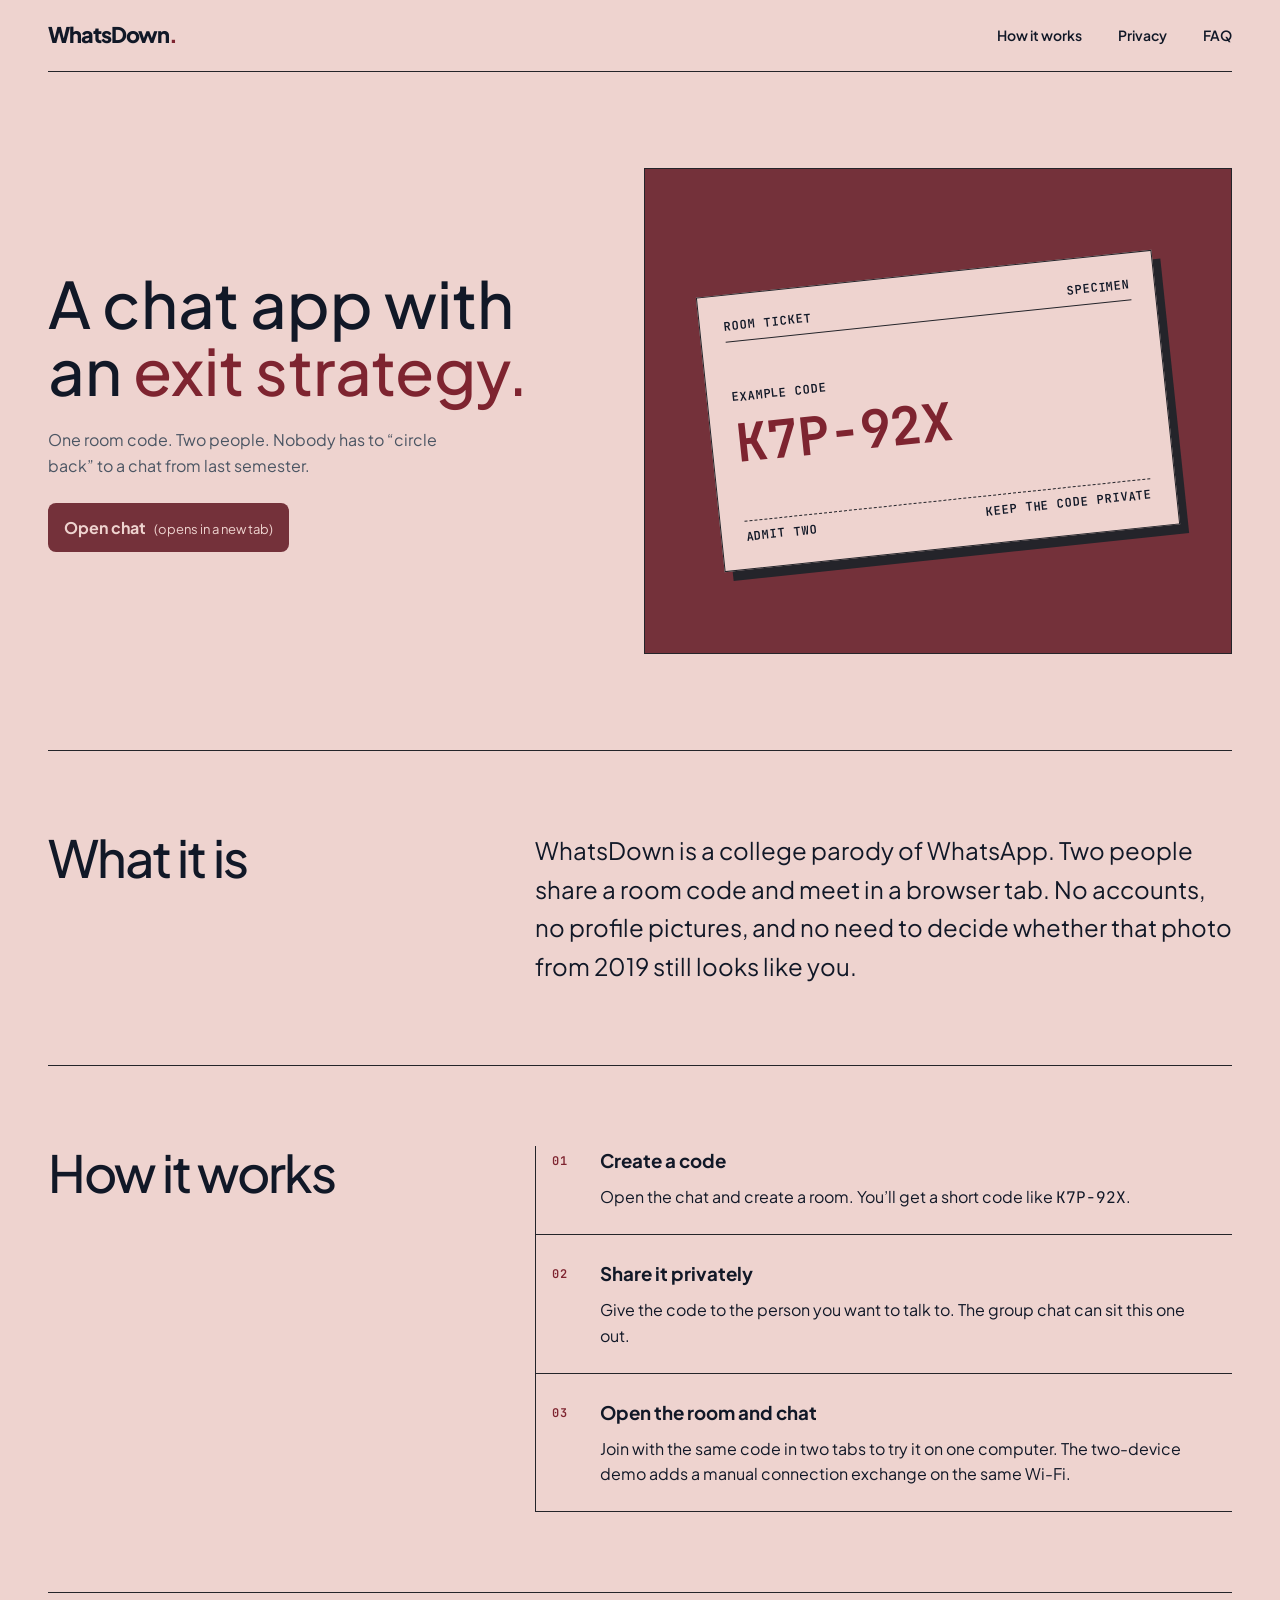
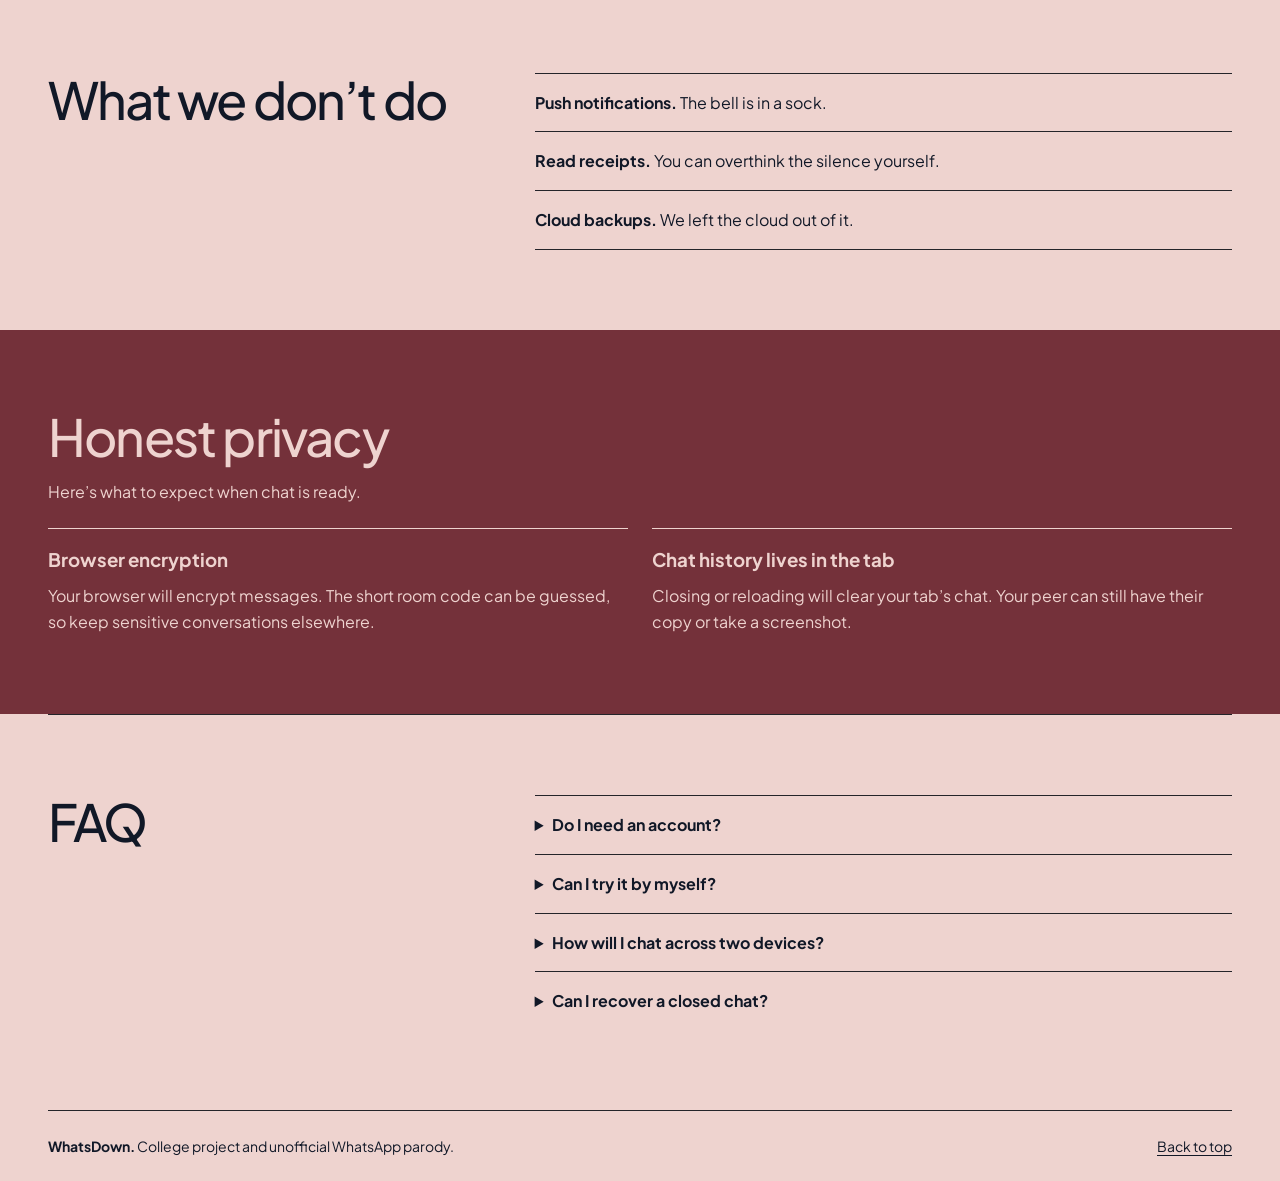
==== index.html @ 4f4a4093 "stage 1: landing page skeleton" ====
<!doctype html>
<html lang="en" id="top">
  <head>
    <!-- Set the page title, phone viewport, and styles. -->
    <meta charset="utf-8">
    <meta name="viewport" content="width=device-width, initial-scale=1">
    <meta name="description" content="WhatsDown is a college chat parody built around one room code and zero accounts.">
    <title>WhatsDown — A chat app with an exit strategy</title>
    <link rel="stylesheet" href="css/base.css">
    <link rel="stylesheet" href="css/landing.css">
  </head>
  <body>
    <!-- Let keyboard users jump straight to the main content. -->
    <a class="skip-link" href="#main">Skip to content</a>

    <!-- Keep the header links on this page. The main action lives in the hero. -->
    <header class="page-width site-header">
      <a class="wordmark" href="#top">WhatsDown<span aria-hidden="true">.</span></a>
      <nav class="site-nav" aria-label="Main navigation">
        <a href="#how-it-works">How it works</a>
        <a href="#privacy">Privacy</a>
        <a href="#faq">FAQ</a>
      </nav>
    </header>

    <main id="main">
      <!-- Lead with the pitch and use a real link to open the chat in a new tab. -->
      <section class="page-width hero" aria-labelledby="hero-title">
        <div class="hero-copy">
          <h1 id="hero-title">A chat app with an <span>exit strategy.</span></h1>
          <p class="hero-summary">One room code. Two people. Nobody has to “circle back” to a chat from last semester.</p>
          <a class="primary-link" href="chat.html" target="_blank" rel="noopener">
            Open chat <span class="link-note">(opens in a new tab)</span>
          </a>
        </div>

        <!-- Keep the example code selectable by drawing the ticket around HTML text. -->
        <div class="ticket-field">
          <div class="room-ticket">
            <p class="ticket-label label">Room ticket <span>Specimen</span></p>
            <div class="ticket-body">
              <p class="label">Example code</p>
              <p class="ticket-code">K7P-92X</p>
            </div>
            <p class="ticket-stub label">Admit two <span>Keep the code private</span></p>
          </div>
        </div>
      </section>

      <!-- Introduce the college project before explaining the room flow. -->
      <section class="page-width section-band intro" aria-labelledby="intro-title">
        <h2 id="intro-title">What it is</h2>
        <p>WhatsDown is a college parody of WhatsApp. Two people share a room code and meet in a browser tab. No accounts, no profile pictures, and no need to decide whether that photo from 2019 still looks like you.</p>
      </section>

      <!-- An ordered list keeps the three steps in the right reading order. -->
      <section class="page-width section-band process" id="how-it-works" aria-labelledby="how-title">
        <h2 id="how-title">How it works</h2>
        <ol class="steps" role="list">
          <li class="step">
            <span class="step-number label" aria-hidden="true">01</span>
            <div class="step-copy">
              <h3>Create a code</h3>
              <p>Open the chat and create a room. You’ll get a short code like <code>K7P-92X</code>.</p>
            </div>
          </li>
          <li class="step">
            <span class="step-number label" aria-hidden="true">02</span>
            <div class="step-copy">
              <h3>Share it privately</h3>
              <p>Give the code to the person you want to talk to. The group chat can sit this one out.</p>
            </div>
          </li>
          <li class="step">
            <span class="step-number label" aria-hidden="true">03</span>
            <div class="step-copy">
              <h3>Open the room and chat</h3>
              <p>Join with the same code in two tabs to try it on one computer. The two-device demo adds a manual connection exchange on the same Wi-Fi.</p>
            </div>
          </li>
        </ol>
      </section>

      <!-- Use a single ruled list for the parody's deliberately missing features. -->
      <section class="page-width section-band exclusions" aria-labelledby="exclusions-title">
        <h2 id="exclusions-title">What we don’t do</h2>
        <ul class="ruled-list" role="list">
          <li><strong>Push notifications.</strong> The bell is in a sock.</li>
          <li><strong>Read receipts.</strong> You can overthink the silence yourself.</li>
          <li><strong>Cloud backups.</strong> We left the cloud out of it.</li>
        </ul>
      </section>

      <!-- State the intended privacy behavior and its limits while chat is in development. -->
      <section class="privacy-band" id="privacy" aria-labelledby="privacy-title">
        <div class="page-width privacy-content">
          <h2 id="privacy-title">Honest privacy</h2>
          <p class="privacy-status">Here’s what to expect when chat is ready.</p>
          <div class="privacy-notes">
            <article>
              <h3>Browser encryption</h3>
              <p>Your browser will encrypt messages. The short room code can be guessed, so keep sensitive conversations elsewhere.</p>
            </article>
            <article>
              <h3>Chat history lives in the tab</h3>
              <p>Closing or reloading will clear your tab’s chat. Your peer can still have their copy or take a screenshot.</p>
            </article>
          </div>
        </div>
      </section>

      <!-- Native details elements open and close with a click or the keyboard. -->
      <section class="page-width section-band faq" id="faq" aria-labelledby="faq-title">
        <h2 id="faq-title">FAQ</h2>
        <div class="faq-answers">
          <details>
            <summary>Do I need an account?</summary>
            <p>No. A room code is all you need.</p>
          </details>
          <details>
            <summary>Can I try it by myself?</summary>
            <p>Once chat is ready, open it in two tabs in the same browser profile at the same site address. Create a code in one tab and join with it in the other.</p>
          </details>
          <details>
            <summary>How will I chat across two devices?</summary>
            <p>Use the same Wi-Fi and enter the same room code on both devices. Copy the host’s connection offer to the guest, then copy the guest’s answer back. Some Wi-Fi networks block direct connections between devices.</p>
          </details>
          <details>
            <summary>Can I recover a closed chat?</summary>
            <p>No. Each tab keeps its chat in memory. Closing or reloading it clears the transcript for that tab.</p>
          </details>
        </div>
      </section>
    </main>

    <!-- Credit the college project and offer a shortcut back to the top. -->
    <footer class="page-width site-footer">
      <p><strong>WhatsDown.</strong> College project and unofficial WhatsApp parody.</p>
      <a href="#top">Back to top</a>
    </footer>
  </body>
</html>
---- css/base.css ----
/* These local fonts keep the site independent of a font server. */
@font-face {
  font-family: "Plus Jakarta Sans";
  src: url("../assets/fonts/PlusJakartaSans-Variable.ttf") format("truetype");
  font-style: normal;
  font-weight: 200 800;
  font-display: swap;
}

/* Use the monospace font for room codes and other technical labels. */
@font-face {
  font-family: "JetBrains Mono";
  src: url("../assets/fonts/JetBrainsMono-Variable.ttf") format("truetype");
  font-style: normal;
  font-weight: 100 800;
  font-display: swap;
}

/* Keep the design values in one place so both pages use the same styles. */
:root {
  --color-primary: #74313a;
  --color-secondary: #7e2430;
  --color-accent: #7e2430;
  --color-background: #eed3cf;
  --color-surface: #74313a;
  --color-text: #111827;
  --color-muted: #4b5563;
  --color-border: #24242a;

  --font-sans: "Plus Jakarta Sans", system-ui, sans-serif;
  --font-mono: "JetBrains Mono", ui-monospace, monospace;
  --display-size: 4rem;
  --display-weight: 500;
  --display-line: 1.04;
  --display-spacing: 0;
  --body-size: 1rem;
  --body-weight: 400;
  --body-line: 1.6;
  --label-size: 0.75rem;
  --label-weight: 600;
  --label-line: 1.2;

  --space-base: 0.5rem;
  --space-gap: 1rem;
  --panel-padding: 1.5rem;
  --section-padding: 5rem;
  --radius-panel: 1rem;
  --radius-control: 0.5rem;
  --radius-pill: 9999px;
  --content-width: 75rem;
  --page-gutter: clamp(1rem, 4vw, 3rem);
}

/* Count borders and padding inside the width of each box. */
*, *::before, *::after {
  box-sizing: border-box;
}

/* Give both pages the same paper color and reading size. */
body {
  margin: 0;
  background: var(--color-background);
  color: var(--color-text);
  font: var(--body-weight) var(--body-size) / var(--body-line) var(--font-sans);
}

/* Let the layout set consistent gaps instead of using browser margins. */
h1, h2, h3, p {
  margin: 0;
}

/* Make text links recognizable and keep the underline clear of the letters. */
a {
  color: inherit;
  text-underline-offset: 0.2em;
}

/* Use an outline color that contrasts with both light and dark sections. */
:focus-visible {
  outline: 2px solid var(--focus-color, var(--color-accent));
  outline-offset: 4px;
}

/* Use these shared rules for inline codes and compact ticket labels. */
code, .label {
  font-family: var(--font-mono);
}

.label {
  font-size: var(--label-size);
  font-weight: var(--label-weight);
  line-height: var(--label-line);
  letter-spacing: 0.08em;
  text-transform: uppercase;
}

/* Leave side margins on small screens and stop lines getting too wide. */
.page-width {
  width: min(var(--content-width), 100% - 2 * var(--page-gutter));
  margin-inline: auto;
}

/* Space out the temporary chat notice and keep its heading responsive. */
.holding-page {
  display: grid;
  gap: var(--space-gap);
  padding-block: var(--section-padding);
  justify-items: start;
}

.holding-page h1 {
  font-size: clamp(2.25rem, 6vw, var(--display-size));
  font-weight: var(--display-weight);
  line-height: var(--display-line);
}
---- css/landing.css ----
/* Keep the skip link out of the way until somebody tabs to it. */
.skip-link {
  position: absolute;
  z-index: 2;
  top: var(--space-gap);
  left: var(--page-gutter);
  padding: var(--space-base) var(--space-gap);
  background: var(--color-background);
  transform: translateY(-200%);
}

.skip-link:focus {
  transform: translateY(0);
}

/* Put the name and section links on a slim, ruled header. */
.site-header, .site-nav {
  display: flex;
  align-items: center;
  flex-wrap: wrap;
  gap: var(--space-gap);
}

.site-header {
  justify-content: space-between;
  min-height: 4.5rem;
  padding-block: var(--space-gap);
  border-bottom: 1px solid var(--color-border);
}

.wordmark {
  font-size: 1.35rem;
  font-weight: 800;
  letter-spacing: -0.05em;
  text-decoration: none;
}

.wordmark span {
  color: var(--color-accent);
}

.site-nav {
  column-gap: clamp(1rem, 3vw, 2.25rem);
  font-size: 0.875rem;
  font-weight: 600;
}

.site-nav a {
  text-decoration: none;
}

.site-nav a:hover {
  text-decoration: underline;
}

/* Let the ticket take up slightly more room than the headline on a wide screen. */
.hero {
  display: grid;
  grid-template-columns: minmax(0, 0.95fr) minmax(0, 1.05fr);
  align-items: center;
  gap: clamp(1.5rem, 5vw, 4.5rem);
  padding-block: clamp(2.5rem, 8vw, 6rem);
}

.hero h1 {
  max-width: 12ch;
  font-size: clamp(2.75rem, 6vw, var(--display-size));
  font-weight: var(--display-weight);
  line-height: var(--display-line);
  letter-spacing: var(--display-spacing);
}

.hero h1 span {
  color: var(--color-accent);
}

.hero-summary {
  max-width: 34ch;
  margin-block: var(--panel-padding);
  color: var(--color-muted);
}

/* Style the real link as the primary action, with its new-tab note beside it. */
.primary-link {
  display: inline-flex;
  align-items: baseline;
  flex-wrap: wrap;
  gap: var(--space-base);
  padding: 0.75rem var(--space-gap);
  border-radius: var(--radius-control);
  background: var(--color-primary);
  color: var(--color-background);
  font-weight: 700;
  text-decoration: none;
}

.primary-link:hover {
  background: var(--color-secondary);
  text-decoration: underline;
}

.link-note {
  font-size: 0.8125rem;
  font-weight: var(--body-weight);
}

/* Center the ticket in a solid ink field that frames its tilted paper edges. */
.ticket-field {
  display: grid;
  place-items: center;
  min-height: clamp(20rem, 38vw, 31rem);
  padding: clamp(1.75rem, 6vw, 4rem);
  border: 1px solid var(--color-border);
  background: var(--color-surface);
}

/* The hard-edged shadow makes a second paper layer without using blur. */
.room-ticket {
  width: min(100%, 31rem);
  padding: clamp(0.75rem, 2.5vw, var(--panel-padding));
  border: 1px solid var(--color-border);
  box-shadow: 0.5rem 0.6rem 0 var(--color-border);
  background: var(--color-background);
  transform: rotate(-6deg);
}

/* Paper rules split the label, sample code, and tear-off stub. */
.ticket-label, .ticket-stub {
  display: flex;
  justify-content: space-between;
  flex-wrap: wrap;
  gap: var(--space-base);
}

.ticket-label {
  padding-bottom: var(--space-base);
  border-bottom: 1px solid var(--color-border);
}

.ticket-body {
  padding-block: clamp(1.25rem, 4vw, 3rem);
}

.ticket-code {
  margin-top: var(--space-base);
  color: var(--color-accent);
  font: 700 clamp(1.65rem, 4.1vw, 3.75rem) / 1.15 var(--font-mono);
  white-space: nowrap;
}

.ticket-stub {
  padding-top: var(--space-base);
  border-top: 1px dashed var(--color-border);
}

/* Give the editorial sections the same rule and vertical padding. */
.section-band {
  padding-block: clamp(3rem, 7vw, var(--section-padding));
  border-top: 1px solid var(--color-border);
}

.section-band h2, .privacy-band h2 {
  font-size: clamp(2rem, 4vw, 3.25rem);
  font-weight: var(--display-weight);
  line-height: var(--display-line);
  letter-spacing: -0.035em;
}

/* Use the narrow left column as the section heading and keep prose to its right. */
.intro, .process, .exclusions, .faq {
  display: grid;
  grid-template-columns: minmax(0, 1fr) minmax(0, 1.65fr);
  align-items: start;
  gap: clamp(1.5rem, 5vw, 4rem);
}

.intro p {
  max-width: 53ch;
  font-size: clamp(1.15rem, 2vw, 1.5rem);
}

/* A vertical rule connects the steps while fine rules divide individual rows. */
.steps, .ruled-list {
  margin: 0;
  padding: 0;
  list-style: none;
}

.steps {
  border-left: 1px solid var(--color-border);
}

.step {
  display: grid;
  grid-template-columns: 2rem minmax(0, 1fr);
  gap: var(--space-gap);
  padding: var(--panel-padding) var(--space-gap);
  border-bottom: 1px solid var(--color-border);
}

.step:first-child {
  padding-top: 0;
}

.step-number {
  padding-top: var(--space-base);
  color: var(--color-accent);
}

.step p, .privacy-notes p {
  margin-top: var(--space-base);
  max-width: 49ch;
}

/* Use one rule per joke while keeping the feature name easy to skim. */
.ruled-list li {
  padding-block: var(--space-gap);
  border-top: 1px solid var(--color-border);
}

.ruled-list li:last-child {
  border-bottom: 1px solid var(--color-border);
}

/* Set privacy apart with a full-width maroon background and pale text. */
.privacy-band {
  --focus-color: var(--color-background);
  padding-block: clamp(3rem, 7vw, var(--section-padding));
  background: var(--color-surface);
  color: var(--color-background);
}

.privacy-status {
  margin-top: var(--space-gap);
}

.privacy-notes {
  display: grid;
  grid-template-columns: repeat(2, minmax(0, 1fr));
  gap: var(--panel-padding);
  margin-top: var(--panel-padding);
}

.privacy-notes article {
  padding-top: var(--space-gap);
  border-top: 1px solid currentColor;
}

/* Let the browser supply the disclosure marker and keyboard behavior. */
.faq details {
  padding-block: var(--space-gap);
  border-top: 1px solid var(--color-border);
}

.faq summary {
  cursor: pointer;
  font-weight: 700;
}

.faq details p {
  margin-top: var(--space-base);
  color: var(--color-muted);
}

/* Keep the credit and top link together until the footer runs out of room. */
.site-footer {
  display: flex;
  justify-content: space-between;
  flex-wrap: wrap;
  gap: var(--space-gap);
  padding-block: var(--panel-padding);
  border-top: 1px solid var(--color-border);
  font-size: 0.875rem;
}

/* Put the copy first and the ticket second on narrower screens. */
@media (max-width: 48rem) {
  .hero, .intro, .process, .exclusions, .faq {
    grid-template-columns: 1fr;
  }

  .ticket-field {
    min-height: 0;
  }
}

/* Stack the privacy notes on phones so each one has room to read. */
@media (max-width: 34rem) {
  .privacy-notes {
    grid-template-columns: 1fr;
  }
}
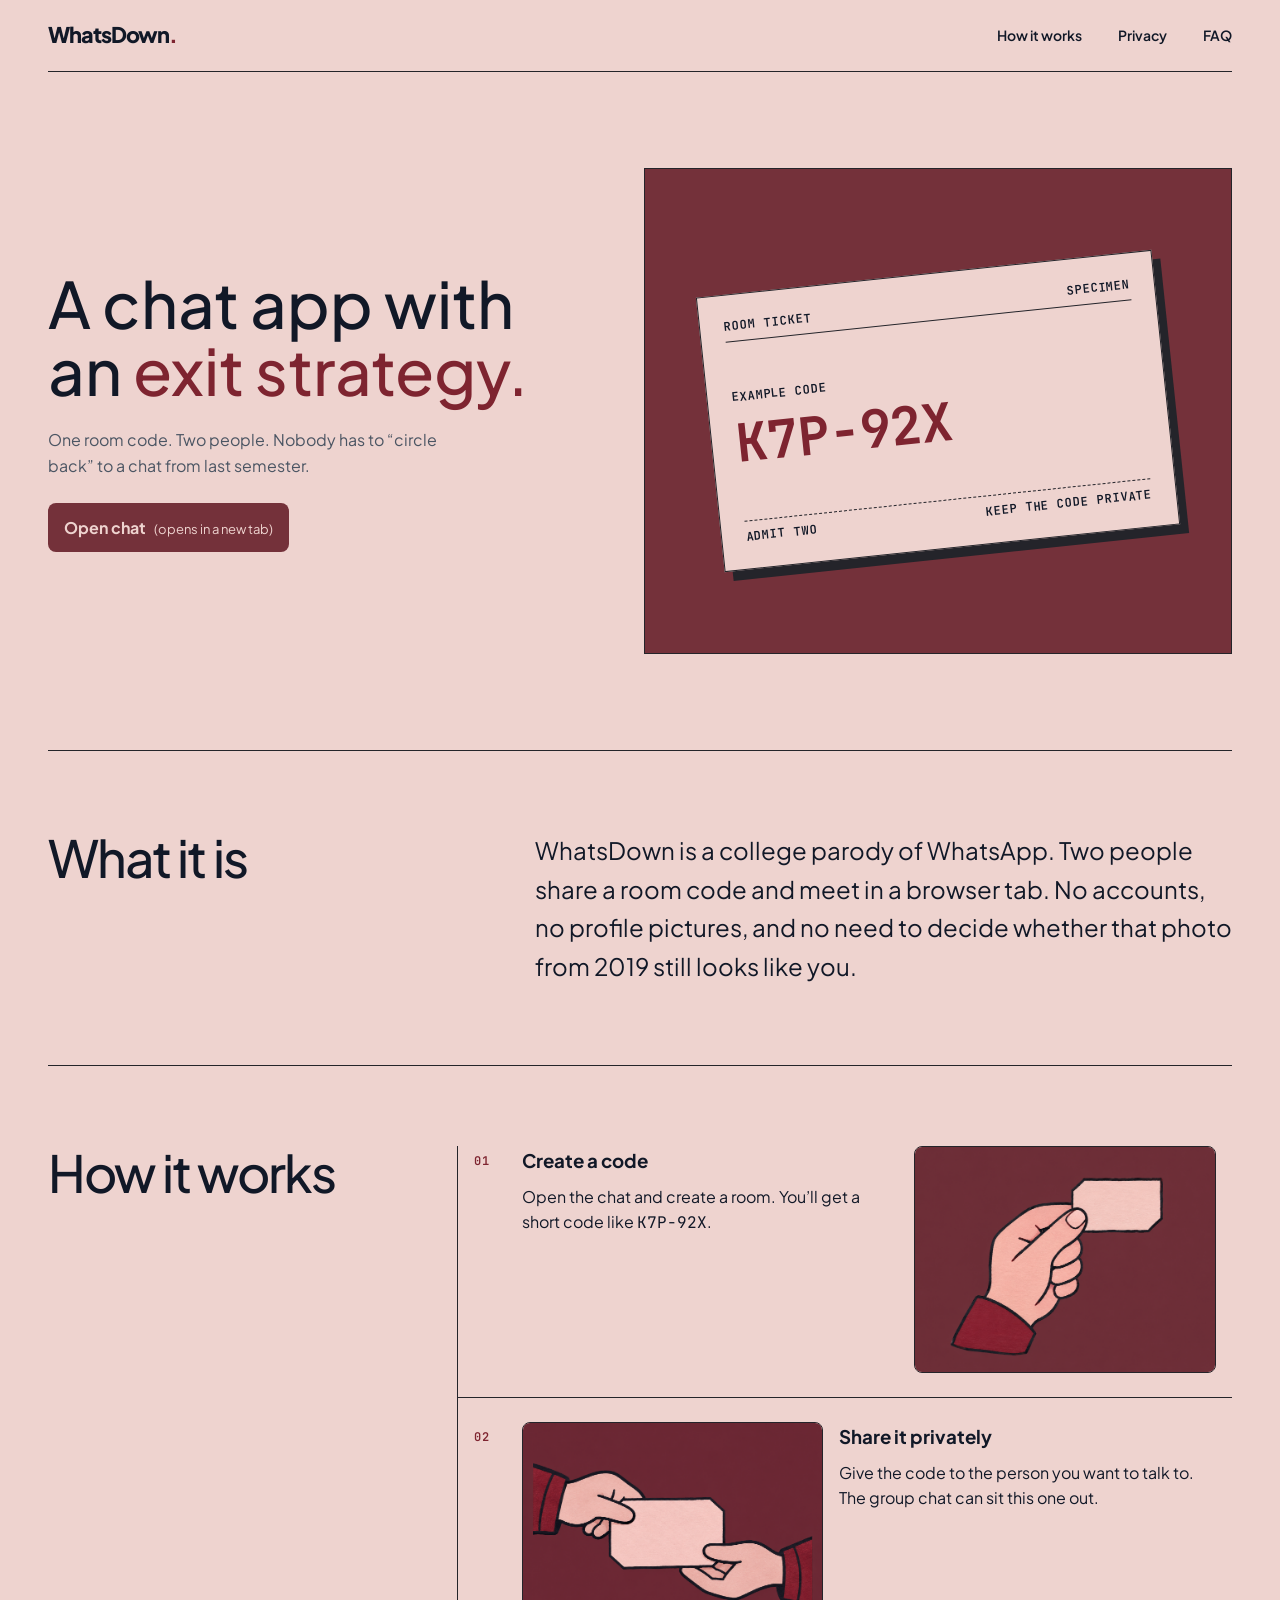
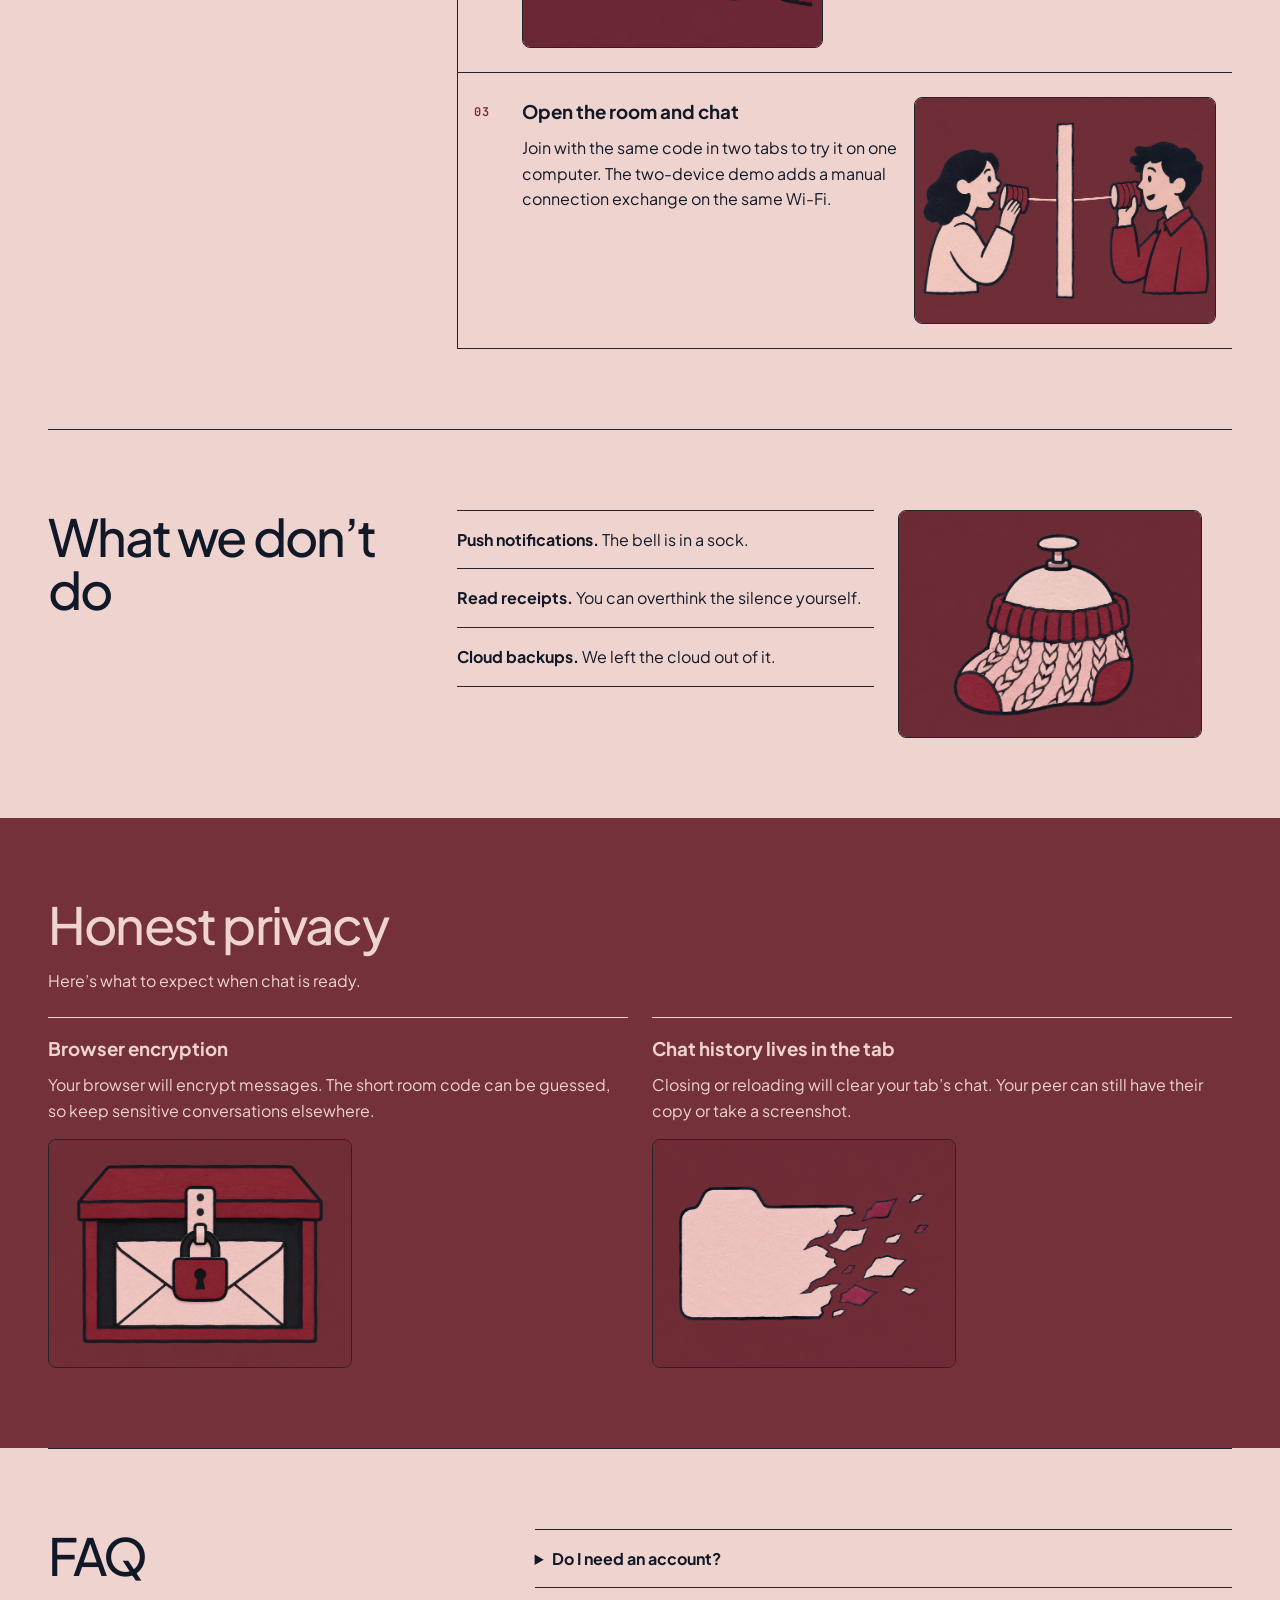
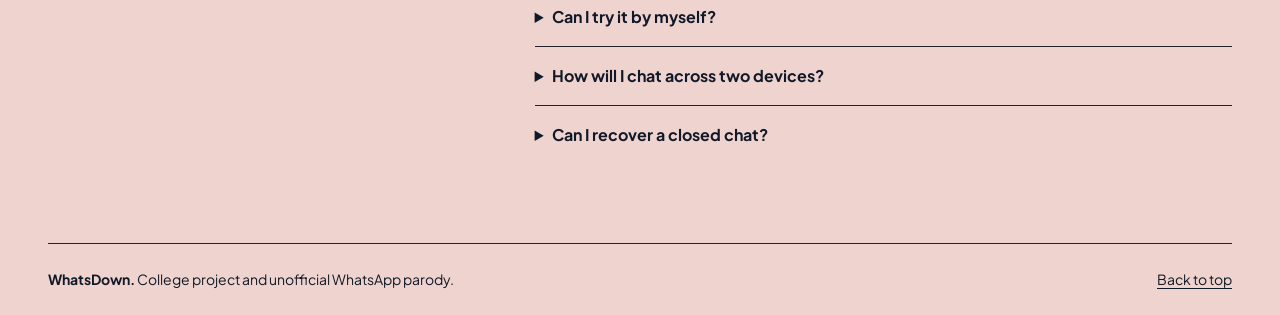
==== commit 16444583: "stage 2: add landing page illustrations" ====
--- a/index.html
+++ b/index.html
@@ -53,7 +53,7 @@
         <p>WhatsDown is a college parody of WhatsApp. Two people share a room code and meet in a browser tab. No accounts, no profile pictures, and no need to decide whether that photo from 2019 still looks like you.</p>
       </section>
 
-      <!-- An ordered list keeps the three steps in the right reading order. -->
+      <!-- Keep each step's illustration after its instructions in the reading order. -->
       <section class="page-width section-band process" id="how-it-works" aria-labelledby="how-title">
         <h2 id="how-title">How it works</h2>
         <ol class="steps" role="list">
@@ -63,6 +63,8 @@
               <h3>Create a code</h3>
               <p>Open the chat and create a room. You’ll get a short code like <code>K7P-92X</code>.</p>
             </div>
+            <img class="section-art" src="assets/illustrations/step-create-code.png"
+              alt="A hand holds a blank paper ticket." width="1448" height="1086" loading="lazy" decoding="async">
           </li>
           <li class="step">
             <span class="step-number label" aria-hidden="true">02</span>
@@ -70,6 +72,8 @@
               <h3>Share it privately</h3>
               <p>Give the code to the person you want to talk to. The group chat can sit this one out.</p>
             </div>
+            <img class="section-art" src="assets/illustrations/step-share-code.png"
+              alt="Two people pass a paper ticket from hand to hand." width="1448" height="1086" loading="lazy" decoding="async">
           </li>
           <li class="step">
             <span class="step-number label" aria-hidden="true">03</span>
@@ -77,18 +81,24 @@
               <h3>Open the room and chat</h3>
               <p>Join with the same code in two tabs to try it on one computer. The two-device demo adds a manual connection exchange on the same Wi-Fi.</p>
             </div>
+            <img class="section-art" src="assets/illustrations/step-chat.png"
+              alt="Two people talk through tin cans connected by a string across a wall." width="1448" height="1086" loading="lazy" decoding="async">
           </li>
         </ol>
       </section>
 
-      <!-- Use a single ruled list for the parody's deliberately missing features. -->
+      <!-- Pair the ruled list of missing features with one illustration. -->
       <section class="page-width section-band exclusions" aria-labelledby="exclusions-title">
         <h2 id="exclusions-title">What we don’t do</h2>
-        <ul class="ruled-list" role="list">
-          <li><strong>Push notifications.</strong> The bell is in a sock.</li>
-          <li><strong>Read receipts.</strong> You can overthink the silence yourself.</li>
-          <li><strong>Cloud backups.</strong> We left the cloud out of it.</li>
-        </ul>
+        <div class="exclusions-content">
+          <ul class="ruled-list" role="list">
+            <li><strong>Push notifications.</strong> The bell is in a sock.</li>
+            <li><strong>Read receipts.</strong> You can overthink the silence yourself.</li>
+            <li><strong>Cloud backups.</strong> We left the cloud out of it.</li>
+          </ul>
+          <img class="section-art" src="assets/illustrations/no-notifications.png"
+            alt="A bell wrapped in a sock." width="1448" height="1086" loading="lazy" decoding="async">
+        </div>
       </section>
 
       <!-- State the intended privacy behavior and its limits while chat is in development. -->
@@ -96,14 +106,19 @@
         <div class="page-width privacy-content">
           <h2 id="privacy-title">Honest privacy</h2>
           <p class="privacy-status">Here’s what to expect when chat is ready.</p>
+          <!-- Put each privacy illustration below the note it explains. -->
           <div class="privacy-notes">
             <article>
               <h3>Browser encryption</h3>
               <p>Your browser will encrypt messages. The short room code can be guessed, so keep sensitive conversations elsewhere.</p>
+              <img class="section-art" src="assets/illustrations/encryption.png"
+                alt="An envelope sits inside a locked box." width="1448" height="1086" loading="lazy" decoding="async">
             </article>
             <article>
               <h3>Chat history lives in the tab</h3>
               <p>Closing or reloading will clear your tab’s chat. Your peer can still have their copy or take a screenshot.</p>
+              <img class="section-art" src="assets/illustrations/tab-closes.png"
+                alt="A browser tab turns into paper scraps and blows away." width="1448" height="1086" loading="lazy" decoding="async">
             </article>
           </div>
         </div>
--- a/css/landing.css
+++ b/css/landing.css
@@ -179,6 +179,22 @@
   font-size: clamp(1.15rem, 2vw, 1.5rem);
 }
 
+/* Give the illustrated rows more room than sections with only text. */
+.process, .exclusions {
+  grid-template-columns: minmax(0, 1fr) minmax(0, 2.25fr);
+}
+
+/* Keep each image in its original proportions and frame its paper edge. */
+.section-art {
+  display: block;
+  width: 100%;
+  max-width: 19rem;
+  height: auto;
+  border: 1px solid var(--color-border);
+  border-radius: var(--radius-control);
+  background: var(--color-surface);
+}
+
 /* A vertical rule connects the steps while fine rules divide individual rows. */
 .steps, .ruled-list {
   margin: 0;
@@ -192,24 +208,50 @@
 
 .step {
   display: grid;
-  grid-template-columns: 2rem minmax(0, 1fr);
+  grid-template-columns: 2rem minmax(0, 1.25fr) minmax(0, 1fr);
+  grid-template-areas: "number copy art";
+  align-items: start;
   gap: var(--space-gap);
   padding: var(--panel-padding) var(--space-gap);
   border-bottom: 1px solid var(--color-border);
 }
 
+/* Flip the second row visually while keeping its copy before the image in HTML. */
+.step:nth-child(even) {
+  grid-template-columns: 2rem minmax(0, 1fr) minmax(0, 1.25fr);
+  grid-template-areas: "number art copy";
+}
+
 .step:first-child {
   padding-top: 0;
 }
 
 .step-number {
+  grid-area: number;
   padding-top: var(--space-base);
   color: var(--color-accent);
+}
+
+/* Give CSS a name for each part of the row that can move. */
+.step-copy {
+  grid-area: copy;
+}
+
+.step .section-art {
+  grid-area: art;
 }
 
 .step p, .privacy-notes p {
   margin-top: var(--space-base);
   max-width: 49ch;
+}
+
+/* Keep the bell next to the whole list on wide screens. */
+.exclusions-content {
+  display: grid;
+  grid-template-columns: minmax(0, 1.25fr) minmax(0, 1fr);
+  align-items: start;
+  gap: var(--panel-padding);
 }
 
 /* Use one rule per joke while keeping the feature name easy to skim. */
@@ -244,6 +286,11 @@
 .privacy-notes article {
   padding-top: var(--space-gap);
   border-top: 1px solid currentColor;
+}
+
+/* Leave a little space between each privacy explanation and its illustration. */
+.privacy-notes .section-art {
+  margin-top: var(--space-gap);
 }
 
 /* Let the browser supply the disclosure marker and keyboard behavior. */
@@ -282,6 +329,18 @@
   .ticket-field {
     min-height: 0;
   }
+
+  /* Keep the illustration under its instructions on a narrow screen. */
+  .step, .step:nth-child(even) {
+    grid-template-columns: 2rem minmax(0, 1fr);
+    grid-template-areas:
+      "number copy"
+      ". art";
+  }
+
+  .exclusions-content {
+    grid-template-columns: 1fr;
+  }
 }
 
 /* Stack the privacy notes on phones so each one has room to read. */
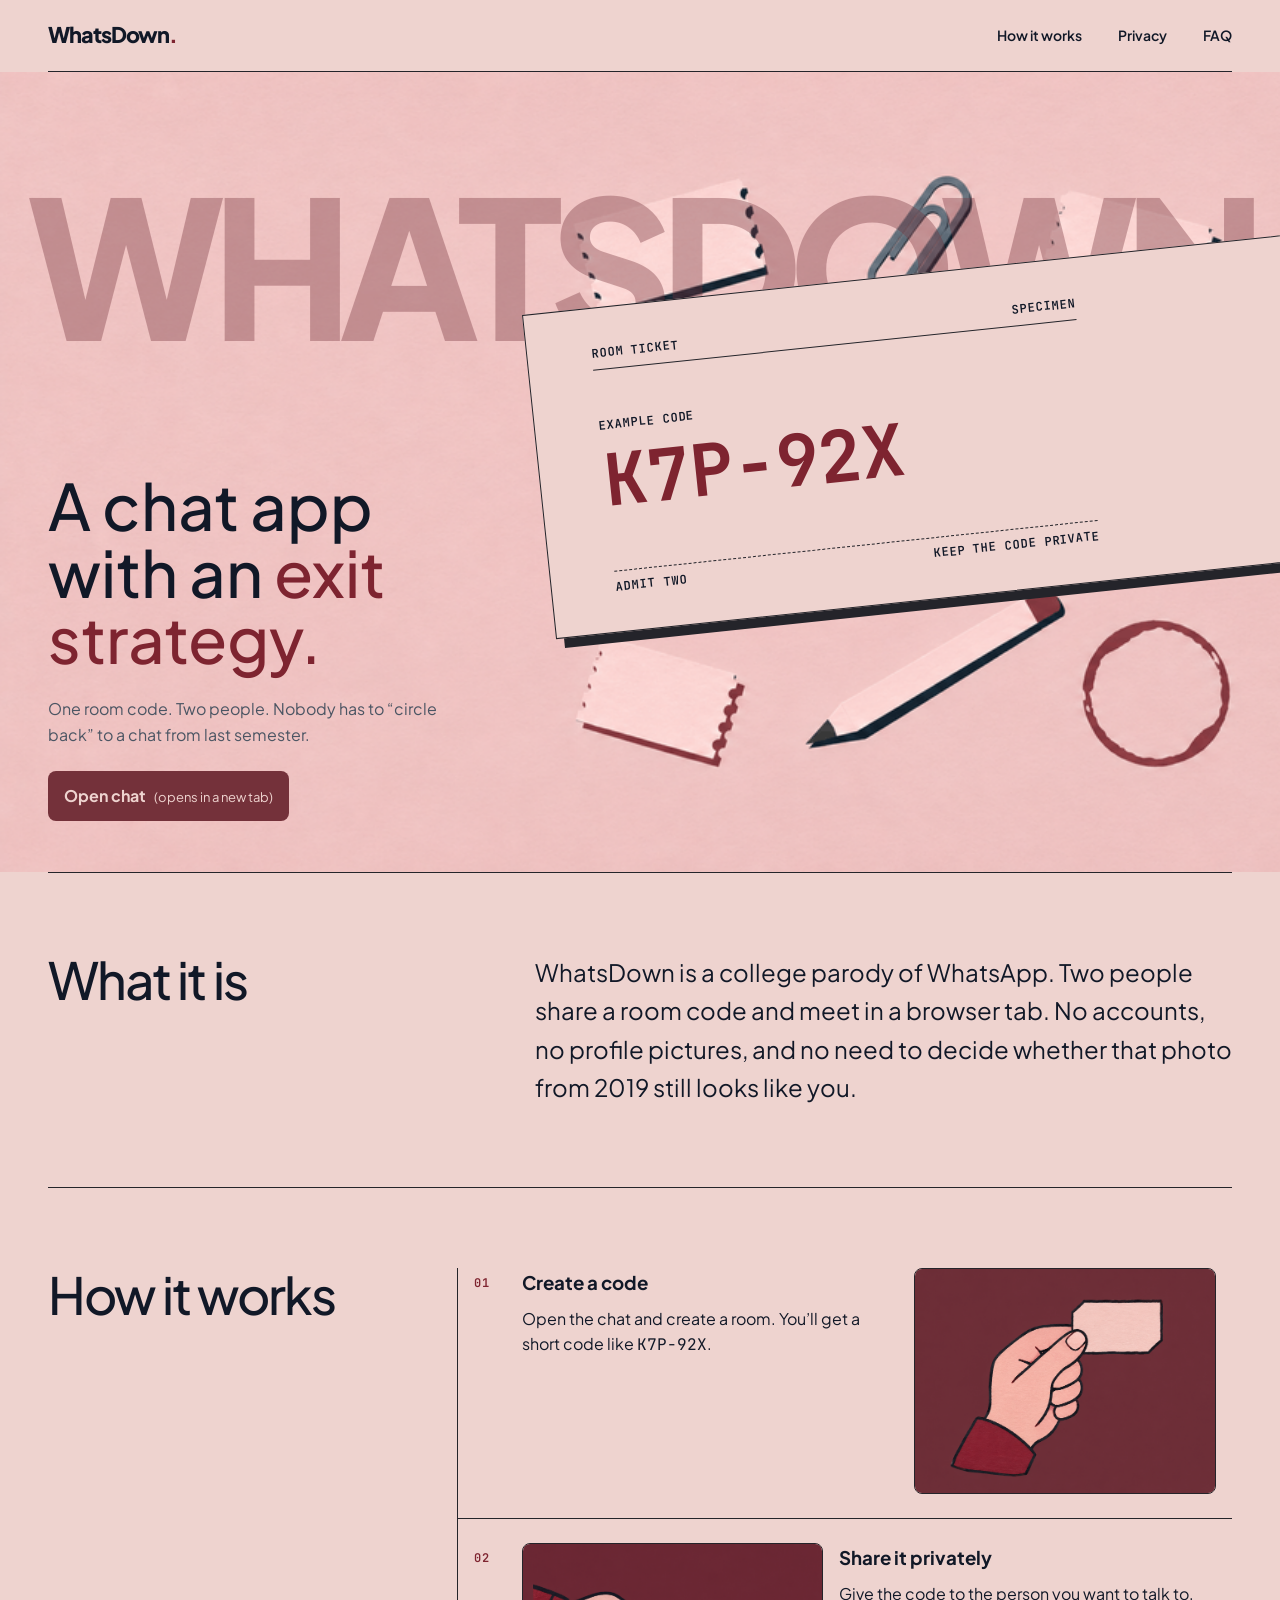
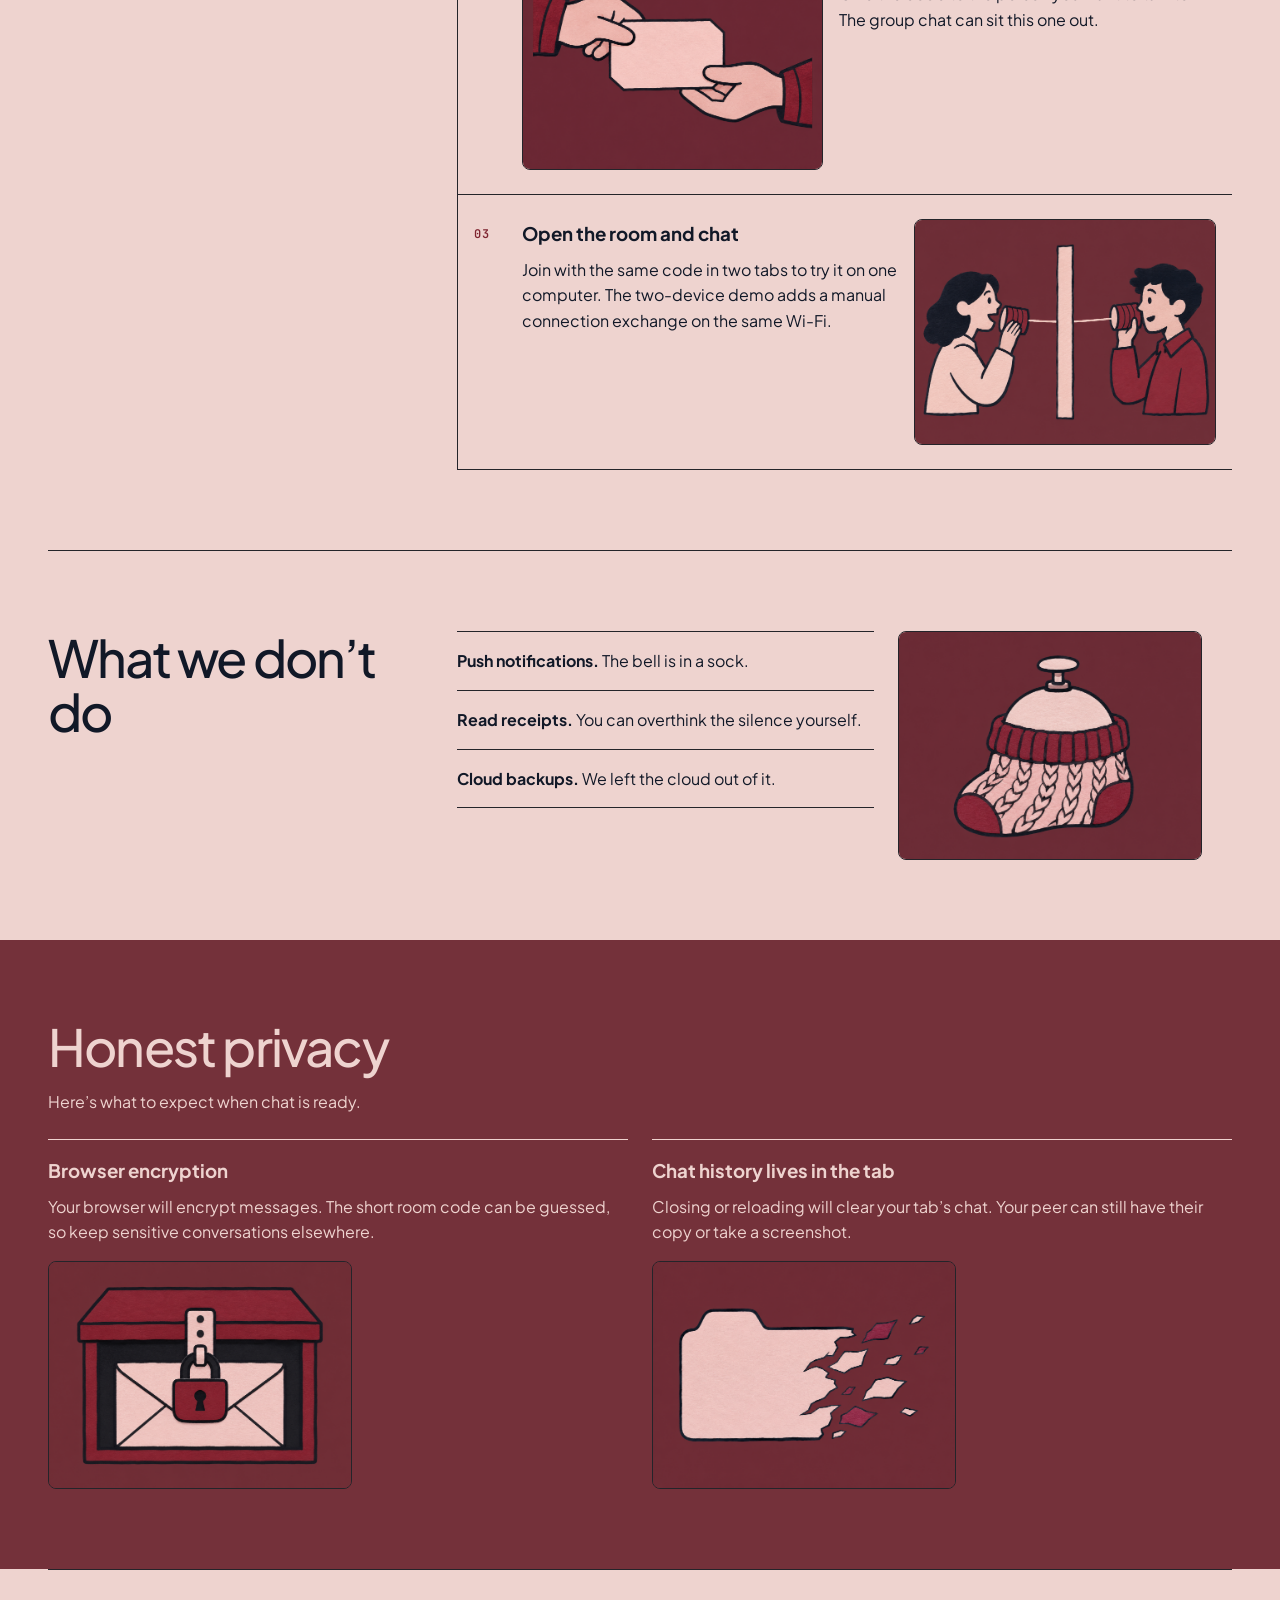
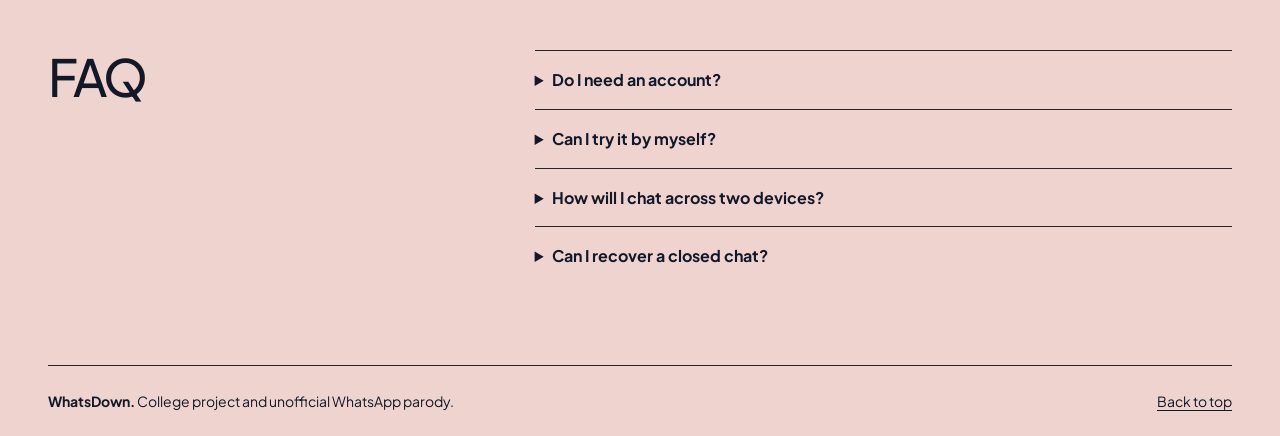
==== commit acf747db: "Changed the hero section" ====
--- a/index.html
+++ b/index.html
@@ -25,17 +25,25 @@
 
     <main id="main">
       <!-- Lead with the pitch and use a real link to open the chat in a new tab. -->
-      <section class="page-width hero" aria-labelledby="hero-title">
-        <div class="hero-copy">
-          <h1 id="hero-title">A chat app with an <span>exit strategy.</span></h1>
-          <p class="hero-summary">One room code. Two people. Nobody has to “circle back” to a chat from last semester.</p>
-          <a class="primary-link" href="chat.html" target="_blank" rel="noopener">
-            Open chat <span class="link-note">(opens in a new tab)</span>
-          </a>
-        </div>
+      <section class="hero" aria-labelledby="hero-title">
+        <!-- Fill the hero with the illustrated desk. -->
+        <img class="hero-desk" src="assets/illustrations/hero-desk.png"
+          alt="A pink desk with torn ticket stubs, a paperclip, a pencil, and a coffee ring."
+          width="960" height="540" fetchpriority="high">
 
-        <!-- Keep the example code selectable by drawing the ticket around HTML text. -->
-        <div class="ticket-field">
+        <div class="page-width hero-layout">
+          <div class="hero-copy">
+            <h1 id="hero-title">A chat app with an <span>exit strategy.</span></h1>
+            <p class="hero-summary">One room code. Two people. Nobody has to “circle back” to a chat from last semester.</p>
+            <a class="primary-link" href="chat.html" target="_blank" rel="noopener">
+              Open chat <span class="link-note">(opens in a new tab)</span>
+            </a>
+          </div>
+
+          <!-- The oversized wordmark is decorative. The header already names the site. -->
+          <p class="hero-wordmark" aria-hidden="true">WhatsDown</p>
+
+          <!-- Keep the example code selectable by drawing the ticket around HTML text. -->
           <div class="room-ticket">
             <p class="ticket-label label">Room ticket <span>Specimen</span></p>
             <div class="ticket-body">
--- a/css/landing.css
+++ b/css/landing.css
@@ -53,13 +53,52 @@
   text-decoration: underline;
 }
 
-/* Let the ticket take up slightly more room than the headline on a wide screen. */
+/* Fill the hero edge to edge and clip the paper that extends past it. */
 .hero {
+  position: relative;
+  isolation: isolate;
+  overflow: clip;
+  background: var(--color-background);
+}
+
+.hero-desk {
+  position: absolute;
+  inset: 0;
+  z-index: -1;
+  width: 100%;
+  height: 100%;
+  object-fit: cover;
+  object-position: left center;
+}
+
+/* Let the printed word and the ticket share the grid so the paper covers the letters. */
+.hero-layout {
   display: grid;
-  grid-template-columns: minmax(0, 0.95fr) minmax(0, 1.05fr);
-  align-items: center;
-  gap: clamp(1.5rem, 5vw, 4.5rem);
-  padding-block: clamp(2.5rem, 8vw, 6rem);
+  grid-template-columns: minmax(0, 2fr) minmax(0, 3fr);
+  grid-template-rows: 1fr auto;
+  min-height: clamp(38rem, 100svh - 4.5rem, 50rem);
+  padding-block: clamp(2.75rem, 5vw, 5rem) clamp(2.5rem, 4vw, 4rem);
+}
+
+.hero-wordmark {
+  grid-area: 1 / 1 / 3 / 3;
+  place-self: start center;
+  margin-block-start: clamp(1.5rem, 3.2vw, 3.75rem);
+  color: var(--color-primary);
+  opacity: 0.36;
+  font-size: 15vw;
+  font-weight: 800;
+  line-height: 0.9;
+  letter-spacing: -0.07em;
+  text-transform: uppercase;
+  user-select: none;
+}
+
+/* Keep the headline and link in the quiet left side of the desk. */
+.hero-copy {
+  grid-area: 2 / 1;
+  z-index: 2;
+  padding-inline-end: var(--space-gap);
 }
 
 .hero h1 {
@@ -104,27 +143,26 @@
   font-weight: var(--body-weight);
 }
 
-/* Center the ticket in a solid ink field that frames its tilted paper edges. */
-.ticket-field {
-  display: grid;
-  place-items: center;
-  min-height: clamp(20rem, 38vw, 31rem);
-  padding: clamp(1.75rem, 6vw, 4rem);
-  border: 1px solid var(--color-border);
-  background: var(--color-surface);
-}
-
-/* The hard-edged shadow makes a second paper layer without using blur. */
+/* Put the ticket in front of the large word and let it run off the right edge. */
 .room-ticket {
-  width: min(100%, 31rem);
-  padding: clamp(0.75rem, 2.5vw, var(--panel-padding));
+  grid-area: 1 / 2 / 3 / 3;
+  place-self: start;
+  z-index: 1;
+  width: 65vw;
+  margin-block-start: clamp(6.5rem, 14vw, 13rem);
+  padding: clamp(1.25rem, 3vw, 3rem) clamp(2rem, 5vw, 5rem);
   border: 1px solid var(--color-border);
   box-shadow: 0.5rem 0.6rem 0 var(--color-border);
   background: var(--color-background);
   transform: rotate(-6deg);
+  transform-origin: top left;
 }
 
 /* Paper rules split the label, sample code, and tear-off stub. */
+.ticket-label, .ticket-body, .ticket-stub {
+  max-width: min(38vw, 31rem);
+}
+
 .ticket-label, .ticket-stub {
   display: flex;
   justify-content: space-between;
@@ -144,7 +182,7 @@
 .ticket-code {
   margin-top: var(--space-base);
   color: var(--color-accent);
-  font: 700 clamp(1.65rem, 4.1vw, 3.75rem) / 1.15 var(--font-mono);
+  font: 700 clamp(2rem, 5.6vw, 5.5rem) / 1.15 var(--font-mono);
   white-space: nowrap;
 }
 
@@ -322,12 +360,39 @@
 
 /* Put the copy first and the ticket second on narrower screens. */
 @media (max-width: 48rem) {
-  .hero, .intro, .process, .exclusions, .faq {
+  .hero-layout {
+    grid-template-columns: minmax(0, 1fr);
+    grid-template-rows: auto auto;
+    row-gap: var(--panel-padding);
+    min-height: auto;
+  }
+
+  .hero-copy {
+    grid-area: 1 / 1;
+    padding-inline-end: 0;
+  }
+
+  /* Keep the decorative word behind the ticket on a separate row below the copy. */
+  .hero-wordmark, .room-ticket {
+    grid-area: 2 / 1;
+  }
+
+  .hero-wordmark {
+    margin-block-start: 0;
+  }
+
+  .room-ticket {
+    width: 105vw;
+    margin-block-start: clamp(2.5rem, 9vw, 4.5rem);
+    padding: var(--panel-padding) var(--space-gap);
+  }
+
+  .ticket-label, .ticket-body, .ticket-stub {
+    max-width: min(75vw, 31rem);
+  }
+
+  .intro, .process, .exclusions, .faq {
     grid-template-columns: 1fr;
-  }
-
-  .ticket-field {
-    min-height: 0;
   }
 
   /* Keep the illustration under its instructions on a narrow screen. */
